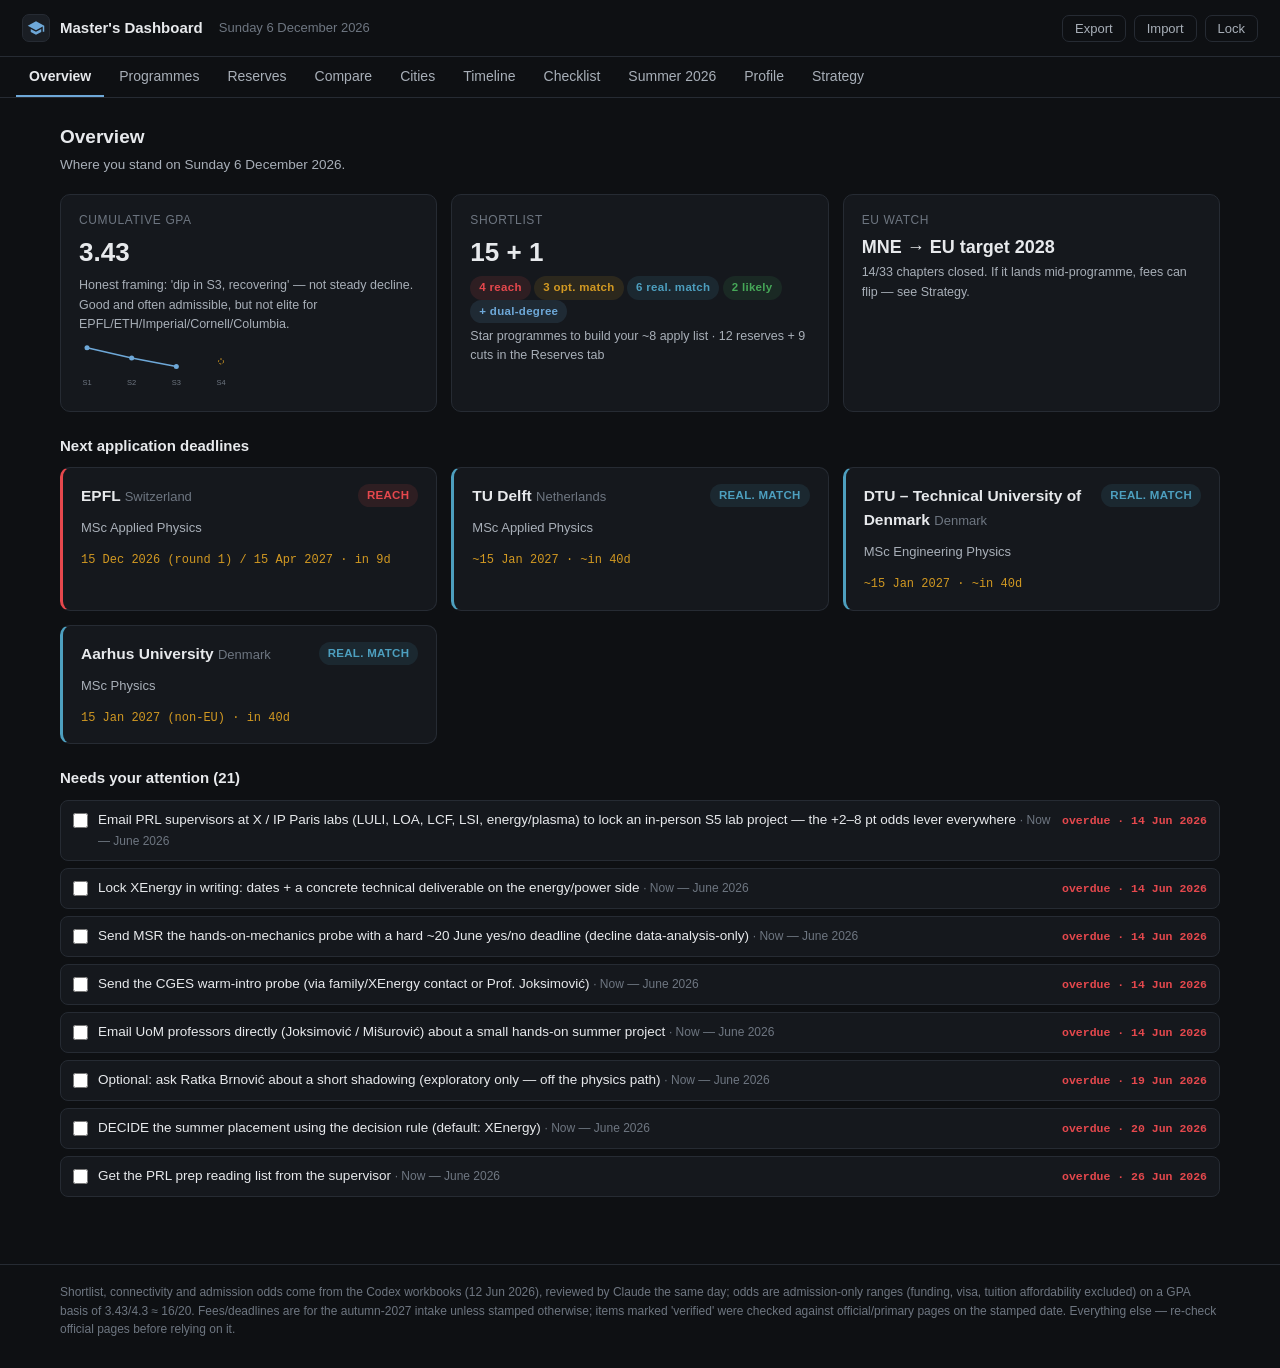
==== index.html @ f4443897 "Confirm A in Classical Electrodynamics; refresh EM-offset wording S4 Classical Electrodynamics is no" ====
<!DOCTYPE html>
<html lang="en">
<head>
  <meta charset="UTF-8">
  <meta name="viewport" content="width=device-width, initial-scale=1.0">
  <meta name="robots" content="noindex, nofollow">
  <!-- Discourage the browser from holding a stale copy of this page. -->
  <meta http-equiv="Cache-Control" content="no-cache, no-store, must-revalidate">
  <meta http-equiv="Pragma" content="no-cache">
  <meta http-equiv="Expires" content="0">
  <title>Master's Dashboard</title>
  <!-- PWA: installable home-screen app (iOS reads the apple-* tags + touch icon) -->
  <link rel="manifest" href="manifest.webmanifest?v=9">
  <link rel="icon" type="image/svg+xml" href="icons/icon.svg?v=9">
  <link rel="icon" type="image/png" sizes="192x192" href="icons/icon-192.png?v=9">
  <link rel="apple-touch-icon" href="icons/apple-touch-icon.png?v=9">
  <meta name="theme-color" content="#0e1013">
  <meta name="mobile-web-app-capable" content="yes">
  <meta name="apple-mobile-web-app-capable" content="yes">
  <meta name="apple-mobile-web-app-status-bar-style" content="black-translucent">
  <meta name="apple-mobile-web-app-title" content="Masters">
  <link rel="stylesheet" href="css/style.css?v=9">
</head>
<body>

  <!-- ======================= LOCK SCREEN ======================= -->
  <!-- Hidden by default; app.js reveals it only when the password lock is on. -->
  <div id="lock" class="lock" hidden>
    <div class="lock-card">
      <div class="lock-mark"><svg class="mark-icon" viewBox="0 0 24 24" fill="currentColor" role="img" aria-label="Graduation cap"><path d="M5 13.18v4L12 21l7-3.82v-4L12 17l-7-3.82zM12 3 1 9l11 6 9-4.91V17h2V9L12 3z"/></svg></div>
      <h1>Master's Dashboard</h1>
      <p class="lock-sub">Private. Enter the password to unlock.</p>
      <form id="lock-form">
        <input type="password" id="lock-pass" placeholder="Password" autocomplete="current-password" autofocus>
        <label class="lock-remember">
          <input type="checkbox" id="lock-remember"> Remember on this device
        </label>
        <button type="submit" id="lock-btn">Unlock</button>
        <p id="lock-error" class="lock-error" hidden>Wrong password — try again.</p>
      </form>
    </div>
  </div>

  <!-- ======================= APP SHELL ======================= -->
  <div id="app" hidden>
    <header class="topbar">
      <div class="topbar-title">
        <span class="topbar-mark"><svg class="mark-icon" viewBox="0 0 24 24" fill="currentColor" role="img" aria-label="Graduation cap"><path d="M5 13.18v4L12 21l7-3.82v-4L12 17l-7-3.82zM12 3 1 9l11 6 9-4.91V17h2V9L12 3z"/></svg></span>
        <span>Master's Dashboard</span>
        <span class="topbar-date" id="topbar-date"></span>
      </div>
      <div class="topbar-actions">
        <button id="btn-export" class="ghost" title="Download your statuses, notes and checkmarks as a backup file">Export</button>
        <button id="btn-import" class="ghost" title="Restore from a backup file">Import</button>
        <input type="file" id="import-file" accept=".json" hidden>
        <button id="btn-lock" class="ghost" title="Lock the dashboard on this device">Lock</button>
      </div>
    </header>

    <nav class="tabs" id="tabs">
      <button data-tab="overview" class="tab active">Overview</button>
      <button data-tab="programs" class="tab">Programmes</button>
      <button data-tab="reserves" class="tab">Reserves</button>
      <button data-tab="compare" class="tab">Compare</button>
      <button data-tab="cities" class="tab">Cities</button>
      <button data-tab="timeline" class="tab">Timeline</button>
      <button data-tab="checklist" class="tab">Checklist</button>
      <button data-tab="summer" class="tab">Summer 2026</button>
      <button data-tab="profile" class="tab">Profile</button>
      <button data-tab="strategy" class="tab">Strategy</button>
    </nav>

    <main id="main"></main>

    <footer class="footer">
      <p id="footer-note"></p>
    </footer>
  </div>

  <script src="js/crypto.js?v=9"></script>
  <script src="js/data.encrypted.js?v=9"></script>
  <script src="js/app.js?v=9"></script>
  <script>
    if ("serviceWorker" in navigator) navigator.serviceWorker.register("sw.js");
  </script>
</body>
</html>
---- css/style.css ----
/* ============================================================
   Master's Dashboard — dark, restrained, semi-professional.
   Tier colours appear only as badges, left borders and dots.
   ============================================================ */

:root {
  --bg: #0e1013;
  --surface: #15181d;
  --surface-2: #1a1e24;
  --border: #262b33;
  --text: #e7e9ec;
  --text-2: #a8afb8;
  --text-3: #6e7681;
  --accent: #6ea8d8;
  --reach: #e5484d;
  --match: #d29922;
  --realistic: #4d9fbf;
  --likely: #46a758;
  --done: #46a758;
  --radius: 10px;
  --font: -apple-system, BlinkMacSystemFont, "Segoe UI", Roboto, "Helvetica Neue", Arial, sans-serif;
  --mono: ui-monospace, SFMono-Regular, Menlo, monospace;
}

* { box-sizing: border-box; margin: 0; padding: 0; }

/* Make the HTML `hidden` attribute reliably hide elements. Class selectors like
   `.lock { display:flex }` otherwise out-rank the browser's default [hidden]
   rule, which would leave a hidden element (e.g. the disabled lock screen)
   still visible. This keeps `hidden` authoritative everywhere. */
[hidden] { display: none !important; }

html { -webkit-text-size-adjust: 100%; }

body {
  background: var(--bg);
  color: var(--text);
  font-family: var(--font);
  font-size: 15px;
  line-height: 1.55;
}

a { color: var(--accent); text-decoration: none; }
a:hover { text-decoration: underline; }

button { font-family: inherit; cursor: pointer; }

/* ---------------- Lock screen ---------------- */
.lock {
  min-height: 100vh;
  display: flex; align-items: center; justify-content: center;
  padding: 24px;
}
.lock-card {
  width: 100%; max-width: 360px;
  background: var(--surface);
  border: 1px solid var(--border);
  border-radius: 14px;
  padding: 36px 32px;
  text-align: center;
}
.lock-mark, .topbar-mark {
  display: inline-flex; align-items: center; justify-content: center;
  width: 44px; height: 44px; border-radius: 10px;
  background: var(--surface-2); border: 1px solid var(--border);
  color: var(--accent); font-weight: 700; font-size: 20px;
}
.topbar-mark { width: 28px; height: 28px; font-size: 14px; border-radius: 7px; }
.lock-mark .mark-icon { width: 26px; height: 26px; }
.topbar-mark .mark-icon { width: 18px; height: 18px; }
.lock-card h1 { font-size: 20px; margin: 14px 0 4px; }
.lock-sub { color: var(--text-2); font-size: 13px; margin-bottom: 22px; }
.lock-card input[type="password"] {
  width: 100%; padding: 10px 12px;
  background: var(--bg); color: var(--text);
  border: 1px solid var(--border); border-radius: 8px;
  font-size: 15px; outline: none;
}
.lock-card input[type="password"]:focus { border-color: var(--accent); }
.lock-remember {
  display: flex; align-items: center; gap: 8px;
  color: var(--text-2); font-size: 13px; margin: 12px 0 16px;
}
.lock-card button[type="submit"] {
  width: 100%; padding: 10px;
  background: var(--accent); color: #0b0d10;
  border: none; border-radius: 8px;
  font-size: 15px; font-weight: 600;
}
.lock-card button[type="submit"]:hover { filter: brightness(1.1); }
.lock-error { color: var(--reach); font-size: 13px; margin-top: 12px; }

/* ---------------- Top bar ---------------- */
.topbar {
  display: flex; align-items: center; justify-content: space-between;
  padding: 14px 22px;
  border-bottom: 1px solid var(--border);
  flex-wrap: wrap; gap: 10px;
}
.topbar-title { display: flex; align-items: center; gap: 10px; font-weight: 600; font-size: 15px; }
.topbar-date { color: var(--text-3); font-weight: 400; font-size: 13px; margin-left: 6px; }
.topbar-actions { display: flex; gap: 8px; }
.ghost {
  background: transparent; color: var(--text-2);
  border: 1px solid var(--border); border-radius: 7px;
  padding: 5px 12px; font-size: 13px;
}
.ghost:hover { color: var(--text); border-color: var(--text-3); }

/* ---------------- Tabs ---------------- */
.tabs {
  display: flex; gap: 2px; padding: 0 16px;
  border-bottom: 1px solid var(--border);
  overflow-x: auto; scrollbar-width: none;
}
.tabs::-webkit-scrollbar { display: none; }
.tab {
  background: none; border: none; color: var(--text-2);
  padding: 11px 13px; font-size: 14px; white-space: nowrap;
  border-bottom: 2px solid transparent;
}
.tab:hover { color: var(--text); }
.tab.active { color: var(--text); border-bottom-color: var(--accent); font-weight: 600; }

/* ---------------- Layout ---------------- */
main { max-width: 1200px; margin: 0 auto; padding: 24px 20px 60px; }
.footer { border-top: 1px solid var(--border); padding: 18px 22px 30px; }
.footer p { color: var(--text-3); font-size: 12px; max-width: 1160px; margin: 0 auto; }

h2.section { font-size: 19px; margin-bottom: 4px; }
p.section-sub { color: var(--text-2); font-size: 13.5px; margin-bottom: 18px; }
h3.sub { font-size: 15px; margin: 22px 0 10px; color: var(--text); }

.grid { display: grid; gap: 14px; }
/* min(100%, Npx) lets columns shrink below their ideal width on narrow phones
   instead of forcing horizontal overflow. */
.grid.cols-2 { grid-template-columns: repeat(auto-fit, minmax(min(100%, 320px), 1fr)); }
.grid.cols-3 { grid-template-columns: repeat(auto-fit, minmax(min(100%, 250px), 1fr)); }
.grid.cols-4 { grid-template-columns: repeat(auto-fit, minmax(min(100%, 180px), 1fr)); }

.card {
  background: var(--surface);
  border: 1px solid var(--border);
  border-radius: var(--radius);
  padding: 16px 18px;
}
.card h4 { font-size: 14.5px; margin-bottom: 6px; }
.card .muted { color: var(--text-2); font-size: 13px; }
.tiny { color: var(--text-3); font-size: 12px; }

/* ---------------- Badges ---------------- */
.badge {
  display: inline-block; padding: 3px 9px;
  border-radius: 20px; font-size: 11.5px; font-weight: 600;
  letter-spacing: 0.3px; line-height: 1.5; white-space: nowrap;
}
/* Long words / URLs must wrap inside their box, never push past it on mobile. */
.card, .prog-block, .uni-detail, .city-row, .summer-rule, .cost-tuition,
.award, table.data td, .stat-note, .muted { overflow-wrap: anywhere; }
.badge.reach  { color: var(--reach);  background: rgba(229,72,77,.12);  }
.badge.match  { color: var(--match);  background: rgba(210,153,34,.12); }
.badge.realistic { color: var(--realistic); background: rgba(77,159,191,.12); }
.badge.likely { color: var(--likely); background: rgba(70,167,88,.12);  }
.badge.dual   { color: var(--accent); background: rgba(110,168,216,.12); }
.badge.neutral{ color: var(--text-2); background: var(--surface-2); }
.badge.eu     { color: #58a6ff; background: rgba(88,166,255,.1); }
.badge.warn   { color: var(--match); background: rgba(210,153,34,.12); }
.badge.ok     { color: var(--likely); background: rgba(70,167,88,.12); }
.badge.bad    { color: var(--reach); background: rgba(229,72,77,.12); }

/* ---------------- Stat cards (overview) ---------------- */
.stat { text-align: left; }
.stat .stat-label { color: var(--text-3); font-size: 12px; text-transform: uppercase; letter-spacing: .6px; }
.stat .stat-value { font-size: 26px; font-weight: 700; margin-top: 2px; }
.stat .stat-note { color: var(--text-2); font-size: 12.5px; margin-top: 4px; }
.stat.urgent .stat-value { color: var(--match); }

.sparkline { margin-top: 6px; }

/* ---------------- Programme cards ---------------- */
.prog-filters {
  display: flex; flex-wrap: wrap; gap: 8px; margin-bottom: 16px; align-items: center;
}
.prog-filters select, .prog-filters input[type="search"] {
  background: var(--surface); color: var(--text);
  border: 1px solid var(--border); border-radius: 7px;
  padding: 6px 10px; font-size: 13px; font-family: inherit;
}
.prog-filters input[type="search"] { min-width: 170px; }
.toggle-btn {
  background: var(--surface); color: var(--text-2);
  border: 1px solid var(--border); border-radius: 7px;
  padding: 6px 12px; font-size: 13px;
}
.toggle-btn.on { color: var(--accent); border-color: var(--accent); }

.prog-card {
  border-left: 3px solid var(--border);
  position: relative;
}
.prog-card.reach  { border-left-color: var(--reach); }
.prog-card.match  { border-left-color: var(--match); }
.prog-card.realistic { border-left-color: var(--realistic); }
.prog-card.likely { border-left-color: var(--likely); }
.prog-card.dual   { border-left-color: var(--accent); }

.rank-no { color: var(--text-3); font-weight: 600; font-size: 13px; }

/* Odds block */
.odds-block .odds-range { font-family: var(--mono); font-size: 22px; font-weight: 700; display: inline-block; margin: 3px 10px 0 0; }
.odds-block .odds-delta { color: var(--text-3); font-size: 12px; }
.prl-toggle.on { color: var(--likely); border-color: var(--likely); }

/* Cut cards (reserves tab) */
.cut-card { opacity: .62; border-style: dashed; }
.cut-card h4 .country { color: var(--text-3); font-weight: 400; font-size: 12.5px; }

.prog-head { display: flex; align-items: flex-start; justify-content: space-between; gap: 8px; }
.prog-head h4 { font-size: 15.5px; }
.prog-head .country { color: var(--text-3); font-weight: 400; font-size: 13px; }
.star-btn {
  background: none; border: none; font-size: 18px; color: var(--text-3);
  line-height: 1; padding: 2px 4px;
}
.star-btn.on { color: var(--match); }
.prog-programmes { color: var(--text-2); font-size: 13px; margin: 4px 0 8px; }
.prog-meta { display: flex; flex-wrap: wrap; gap: 7px; margin: 8px 0; }
.prog-fit { font-size: 13.5px; color: var(--text-2); margin: 8px 0; }
.prog-block { margin: 8px 0; padding: 9px 11px; background: var(--surface-2); border-radius: 8px; font-size: 13px; }
.prog-block .blk-label { font-size: 11px; text-transform: uppercase; letter-spacing: .5px; color: var(--text-3); display: block; margin-bottom: 3px; }
.prog-controls { display: flex; flex-wrap: wrap; gap: 8px; margin-top: 10px; align-items: center; }
.prog-controls select {
  background: var(--surface-2); color: var(--text);
  border: 1px solid var(--border); border-radius: 7px;
  padding: 5px 8px; font-size: 12.5px; font-family: inherit;
}
.prog-notes {
  width: 100%; margin-top: 8px; padding: 8px 10px;
  background: var(--bg); color: var(--text);
  border: 1px solid var(--border); border-radius: 7px;
  font-size: 13px; font-family: inherit; resize: vertical; min-height: 34px;
}
.prog-links { margin-top: 8px; font-size: 13px; display: flex; gap: 12px; flex-wrap: wrap; }
.deadline-chip { font-family: var(--mono); font-size: 12px; color: var(--text-2); }
.deadline-chip.soon { color: var(--match); }
.deadline-chip.past { color: var(--text-3); text-decoration: line-through; }

/* ---------------- Status select colour hints ---------------- */
select.status-submitted { border-color: var(--accent) !important; color: var(--accent) !important; }
select.status-offer { border-color: var(--likely) !important; color: var(--likely) !important; }
select.status-reject { border-color: var(--reach) !important; color: var(--reach) !important; }

/* ---------------- Timeline ---------------- */
.tl { position: relative; margin-left: 8px; padding-left: 26px; }
.tl::before {
  content: ""; position: absolute; left: 7px; top: 0; bottom: 0;
  width: 2px; background: var(--border);
}
.tl-month { margin-bottom: 24px; position: relative; }
.tl-month > h4 {
  font-size: 13px; text-transform: uppercase; letter-spacing: .8px;
  color: var(--text-3); margin-bottom: 10px;
}
.tl-item { position: relative; margin-bottom: 10px; }
.tl-item::before {
  content: ""; position: absolute; left: -23px; top: 7px;
  width: 8px; height: 8px; border-radius: 50%;
  background: var(--text-3);
}
.tl-item.reach::before { background: var(--reach); }
.tl-item.match::before { background: var(--match); }
.tl-item.realistic::before { background: var(--realistic); }
.tl-item.likely::before { background: var(--likely); }
.tl-item.dual::before { background: var(--accent); }
.tl-item .tl-date { font-family: var(--mono); font-size: 12px; color: var(--text-2); margin-right: 8px; }
.tl-today {
  position: relative; margin: 18px 0; padding: 6px 0 6px 0;
  color: var(--accent); font-weight: 600; font-size: 13px;
}
.tl-today::before {
  content: ""; position: absolute; left: -23px; top: 12px;
  width: 8px; height: 8px; border-radius: 50%;
  background: var(--accent); box-shadow: 0 0 0 3px rgba(110,168,216,.2);
}

/* ---------------- Checklist ---------------- */
.phase { margin-bottom: 26px; }
.phase-head { display: flex; align-items: baseline; justify-content: space-between; gap: 10px; margin-bottom: 8px; }
.phase-head h3 { font-size: 15px; }
.progress {
  height: 4px; background: var(--surface-2); border-radius: 4px;
  overflow: hidden; margin-bottom: 12px;
}
.progress > div { height: 100%; background: var(--likely); border-radius: 4px; transition: width .25s; }
.check-item {
  display: flex; align-items: flex-start; gap: 10px;
  padding: 9px 12px; border: 1px solid var(--border);
  border-radius: 8px; margin-bottom: 7px; background: var(--surface);
}
.check-item input[type="checkbox"] { margin-top: 3px; accent-color: var(--likely); width: 15px; height: 15px; }
.check-item.done .check-text { color: var(--text-3); text-decoration: line-through; }
.check-text { flex: 1; font-size: 13.5px; }
.check-due { font-family: var(--mono); font-size: 11.5px; white-space: nowrap; margin-top: 2px; }
.due-overdue { color: var(--reach); font-weight: 600; }
.due-week { color: var(--match); font-weight: 600; }
.due-later { color: var(--text-3); }
.due-done { color: var(--likely); }

/* ---------------- Summer ---------------- */
.countdown {
  font-size: 30px; font-weight: 700; font-family: var(--mono);
}
.summer-rule { background: var(--surface-2); border-radius: 8px; padding: 12px 14px; font-size: 13.5px; color: var(--text-2); margin: 14px 0; }

/* ---------------- Tables ---------------- */
table.data {
  width: 100%; border-collapse: collapse; font-size: 13px;
}
table.data th {
  text-align: left; color: var(--text-3); font-size: 11.5px;
  text-transform: uppercase; letter-spacing: .5px;
  padding: 8px 10px; border-bottom: 1px solid var(--border);
}
table.data td { padding: 8px 10px; border-bottom: 1px solid var(--border); vertical-align: top; }
table.data tr:last-child td { border-bottom: none; }
td.grade-weak { color: var(--reach); font-weight: 700; }
td.grade-pending { color: var(--match); }
.table-wrap { overflow-x: auto; background: var(--surface); border: 1px solid var(--border); border-radius: var(--radius); }

/* ---------------- Lists ---------------- */
ul.clean { list-style: none; }
ul.clean li {
  padding: 8px 0 8px 18px; position: relative;
  font-size: 13.5px; color: var(--text-2);
  border-bottom: 1px solid var(--border);
}
ul.clean li:last-child { border-bottom: none; }
ul.clean li::before {
  content: ""; position: absolute; left: 2px; top: 15px;
  width: 5px; height: 5px; border-radius: 50%; background: var(--accent);
}

/* ---------------- City cards ---------------- */
.city-card h4 { display: flex; justify-content: space-between; align-items: baseline; }
.city-card h4 .country { color: var(--text-3); font-size: 12.5px; font-weight: 400; }
.city-budget { font-family: var(--mono); font-size: 13px; color: var(--match); margin: 6px 0; }
.city-row { font-size: 13px; color: var(--text-2); margin: 5px 0; }
.city-row b { color: var(--text); font-weight: 600; }
.city-verdict { margin-top: 9px; padding: 9px 11px; background: var(--surface-2); border-radius: 8px; font-size: 13px; }
.city-progs { margin-top: 8px; font-size: 12.5px; color: var(--text-3); }

/* ---------------- Misc ---------------- */
.note-banner {
  background: var(--surface-2); border: 1px solid var(--border);
  border-radius: 8px; padding: 10px 14px;
  color: var(--text-2); font-size: 12.5px; margin-bottom: 18px;
}
.kv { display: grid; grid-template-columns: 130px 1fr; gap: 4px 12px; font-size: 13.5px; }
.kv dt { color: var(--text-3); }
.kv dd { color: var(--text); }

/* ---------------- University accordion (Programmes / Reserves) ---------------- */
.uni-list { display: flex; flex-direction: column; gap: 10px; }
.uni {
  background: var(--surface);
  border: 1px solid var(--border);
  border-left: 3px solid var(--border);
  border-radius: var(--radius);
  overflow: hidden;
}
.uni.reach { border-left-color: var(--reach); }
.uni.match { border-left-color: var(--match); }
.uni.realistic { border-left-color: var(--realistic); }
.uni.likely { border-left-color: var(--likely); }
.uni.dual { border-left-color: var(--accent); }

.uni-banner {
  display: flex; align-items: center; gap: 12px;
  padding: 12px 14px; cursor: pointer; list-style: none; user-select: none;
}
.uni-banner::-webkit-details-marker { display: none; }
.uni-banner:hover { background: var(--surface-2); }
.ub-rank { flex: 0 0 auto; min-width: 30px; color: var(--text-3); font-weight: 600; font-size: 13px; }
.ub-name { flex: 1 1 auto; min-width: 0; font-weight: 600; font-size: 14.5px; }
.ub-name .country { color: var(--text-3); font-weight: 400; font-size: 12.5px; }
.ub-prog { display: block; color: var(--text-2); font-weight: 400; font-size: 12.5px; margin-top: 1px;
  white-space: nowrap; overflow: hidden; text-overflow: ellipsis; }
.ub-tags { flex: 0 0 auto; display: flex; align-items: center; gap: 10px; flex-wrap: wrap; justify-content: flex-end; }
.ub-metric { display: inline-flex; align-items: baseline; gap: 3px; white-space: nowrap; }
.ub-metric .metric-num { font-family: var(--mono); font-weight: 700; font-size: 16px; color: var(--text); }
.ub-metric.chance .metric-num { color: var(--accent); }
.ub-metric .mu { font-size: 12px; color: var(--text-2); }
.ub-metric .ml { font-size: 11px; color: var(--text-3); }
.ub-chev { flex: 0 0 auto; color: var(--text-3); transition: transform .2s; }
.uni[open] .ub-chev { transform: rotate(90deg); }

.uni-detail { padding: 6px 16px 16px; position: relative; animation: uni-reveal .22s ease; }
@keyframes uni-reveal { from { opacity: 0; transform: translateY(-4px); } to { opacity: 1; transform: none; } }
.uni-detail .star-btn { position: absolute; top: 8px; right: 12px; z-index: 1; }
.uni-detail .prog-meta { margin-top: 2px; }

/* Score bars */
.scorebars { display: grid; gap: 6px; margin-top: 4px; }
.scorebar { display: grid; grid-template-columns: 96px 1fr 18px; align-items: center; gap: 8px; }
.sb-label { font-size: 12px; color: var(--text-2); }
.sb-track { height: 8px; background: var(--surface); border: 1px solid var(--border); border-radius: 6px; overflow: hidden; }
.sb-track i { display: block; height: 100%; width: 0; background: var(--accent); border-radius: 6px; transition: width .8s cubic-bezier(.2,.7,.2,1); }
.sb-val { font-family: var(--mono); font-size: 12px; color: var(--text-2); text-align: right; }

/* Cost stacked bar */
.cost-bar { display: flex; height: 12px; border-radius: 6px; overflow: hidden; background: var(--surface); border: 1px solid var(--border); margin: 6px 0 4px; }
.cost-bar i { display: block; height: 100%; width: 0; transition: width .8s cubic-bezier(.2,.7,.2,1); }
.cb-tuition { background: var(--match); }
.cb-living { background: var(--realistic); }
.cost-bar-legend { display: flex; gap: 14px; font-size: 11.5px; color: var(--text-3); }
.cost-bar-legend .dot { display: inline-block; width: 8px; height: 8px; border-radius: 2px; margin-right: 4px; }
.cost-bar-legend .dot.tuition { background: var(--match); }
.cost-bar-legend .dot.living { background: var(--realistic); }

.cost-detail .cost-headline { margin: 2px 0 4px; }
.cost-detail .cost-headline .metric-num { font-family: var(--mono); font-size: 22px; font-weight: 700; }
.cost-detail .cost-headline .ml { font-size: 12px; color: var(--text-3); margin-left: 2px; }
.cost-detail .net { display: inline-block; margin-left: 10px; font-size: 12.5px; color: var(--likely); }
.cost-grid { display: grid; grid-template-columns: auto 1fr; gap: 2px 12px; font-size: 12.5px; margin: 6px 0; }
.cost-grid span:nth-child(odd) { color: var(--text-3); }
.cost-grid span:nth-child(even) { font-family: var(--mono); color: var(--text); text-align: right; }
.cost-tuition { font-size: 12.5px; color: var(--text-2); margin-top: 2px; }
.conf { color: var(--text-2); }

/* Toggle row (EU/non-EU · PRL · scholarship) */
.toggle-row { display: flex; flex-wrap: wrap; gap: 8px; margin-bottom: 12px; }

/* Scholarship award sub-list */
.awards { margin-top: 6px; }
.awards > summary { cursor: pointer; color: var(--accent); }
.award { padding: 6px 0; border-top: 1px solid var(--border); margin-top: 6px; }
.award b { font-size: 12.5px; }

/* Compare table */
table.compare td.num { font-family: var(--mono); white-space: nowrap; }
table.compare tbody tr { cursor: pointer; }
table.compare tbody tr:hover { background: var(--surface-2); }
table.compare .metric-num { font-family: var(--mono); color: var(--accent); }
table.compare .country { color: var(--text-3); font-weight: 400; font-size: 12px; }

/* City housing block */
.city-housing { margin-top: 9px; padding: 9px 11px; background: var(--surface-2); border-radius: 8px; }
.city-housing .blk-label { font-size: 11px; text-transform: uppercase; letter-spacing: .5px; color: var(--text-3); display: block; margin-bottom: 3px; }

/* City banner: budget chip on the right (no vertical margin in the banner row) */
.city-uni .ub-tags .city-budget { margin: 0; white-space: nowrap; }

/* Summer 2026 — option cards with a segmented status control */
.summer-opt-head { display: flex; align-items: center; justify-content: space-between; gap: 10px; }
.summer-opt-head h4 { margin: 0; }
.summer-opt-role { font-size: 13px; margin: 6px 0 8px; }
.seg-group { display: flex; flex-wrap: wrap; gap: 6px; margin-top: 12px; }
.seg-btn {
  background: var(--surface-2); color: var(--text-2);
  border: 1px solid var(--border); border-radius: 7px;
  padding: 6px 11px; font-size: 12.5px; font-family: inherit; cursor: pointer;
  transition: color .15s, border-color .15s, background .15s;
}
.seg-btn:hover { color: var(--text); border-color: var(--text-3); }
.seg-btn.on { font-weight: 600; }
.seg-btn.on.ok { color: var(--likely); border-color: var(--likely); background: rgba(70,167,88,.12); }
.seg-btn.on.warn { color: var(--match); border-color: var(--match); background: rgba(210,153,34,.12); }
.seg-btn.on.bad { color: var(--reach); border-color: var(--reach); background: rgba(229,72,77,.12); }
.seg-btn.on.neutral { color: var(--text); border-color: var(--text-3); background: var(--surface); }
@media (prefers-reduced-motion: reduce) { .seg-btn { transition: none; } }

@media (max-width: 640px) {
  main { padding: 18px 14px 50px; }
  .topbar { padding: 12px 14px; }
  .kv { grid-template-columns: 1fr; }
  .kv dt { margin-top: 6px; }
  .countdown { font-size: 24px; }
  /* Accordion banner: rank + name + chevron on line 1, metrics wrap to line 2 */
  .uni-banner { flex-wrap: wrap; gap: 8px 10px; }
  .ub-rank { order: 0; }
  .ub-name { order: 1; }
  .ub-chev { order: 2; }
  .ub-tags { order: 3; flex: 1 1 100%; justify-content: flex-start; }
  .ub-prog { white-space: normal; }
  .scorebar { grid-template-columns: 80px 1fr 18px; }
  table.data, table.compare { font-size: 12px; }
  table.data th, table.data td { padding: 6px 7px; }
}

/* Respect reduced-motion: skip growth/reveal/count-up transitions */
@media (prefers-reduced-motion: reduce) {
  .sb-track i, .cost-bar i, .ub-chev, .progress > div { transition: none !important; }
  .uni-detail { animation: none !important; }
}
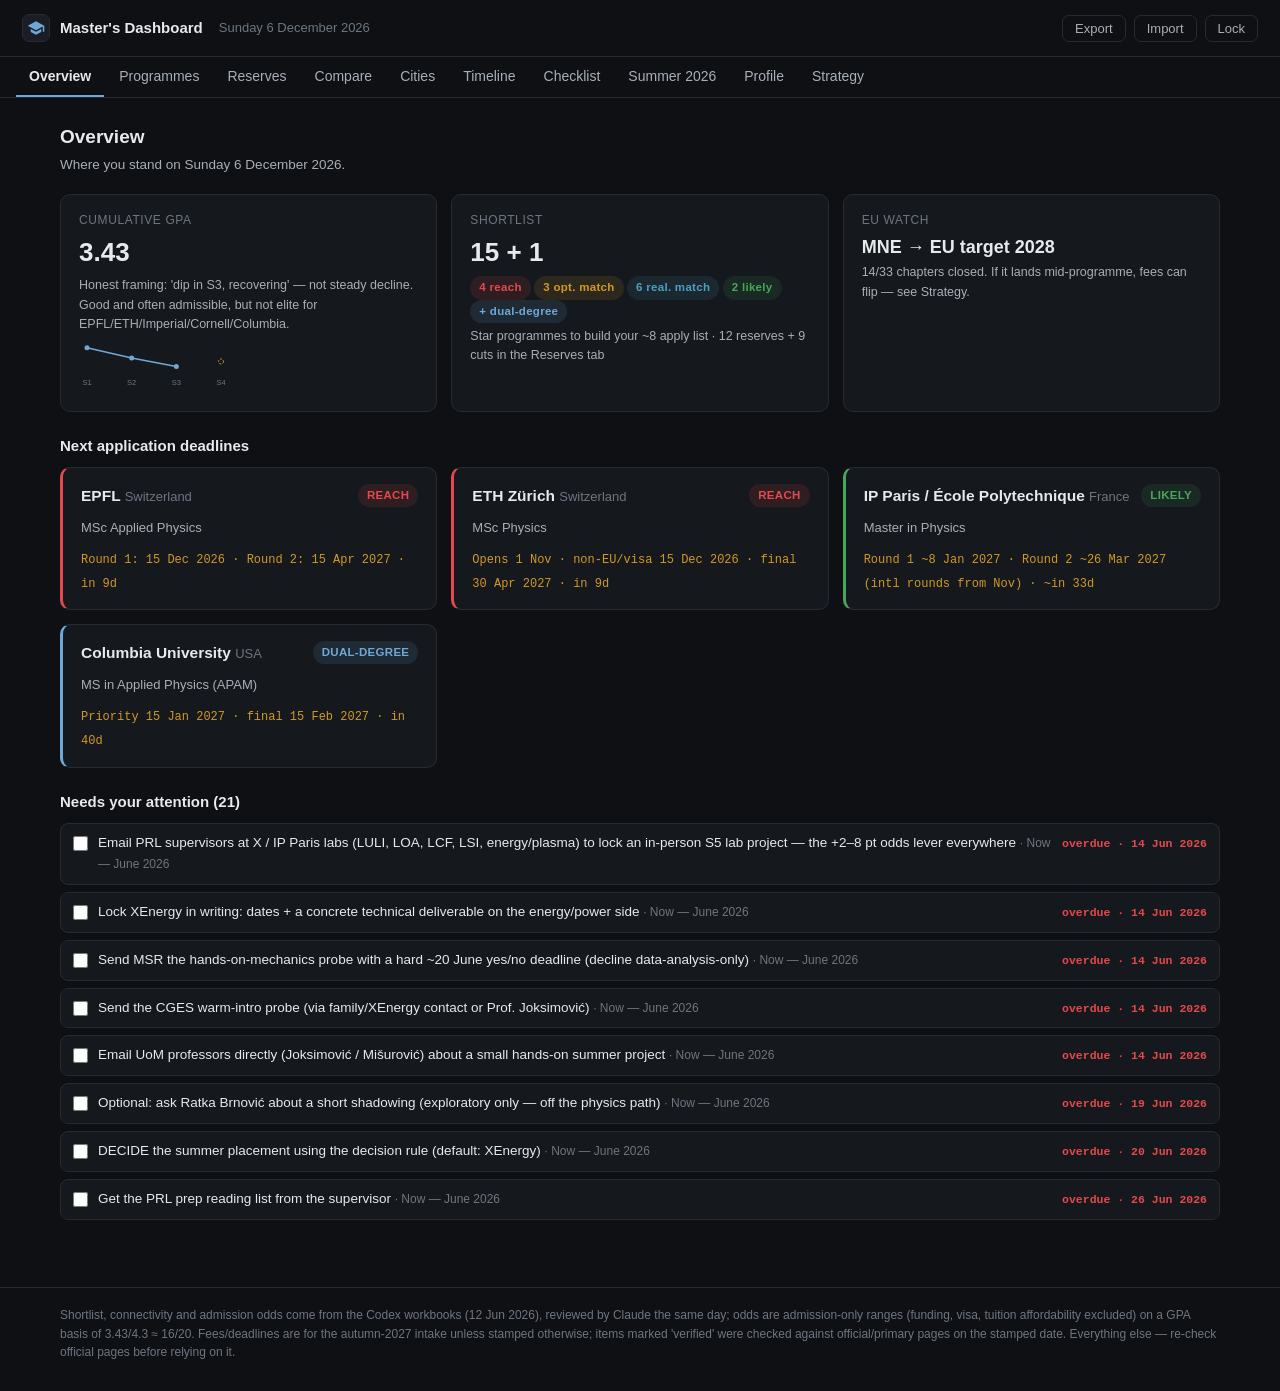
==== commit 17debb0b: "Add researched non-EU/international deadlines + "nearest deadline first" Merge the handover's non-EU" ====
--- a/index.html
+++ b/index.html
@@ -10,16 +10,16 @@
   <meta http-equiv="Expires" content="0">
   <title>Master's Dashboard</title>
   <!-- PWA: installable home-screen app (iOS reads the apple-* tags + touch icon) -->
-  <link rel="manifest" href="manifest.webmanifest?v=9">
-  <link rel="icon" type="image/svg+xml" href="icons/icon.svg?v=9">
-  <link rel="icon" type="image/png" sizes="192x192" href="icons/icon-192.png?v=9">
-  <link rel="apple-touch-icon" href="icons/apple-touch-icon.png?v=9">
+  <link rel="manifest" href="manifest.webmanifest?v=10">
+  <link rel="icon" type="image/svg+xml" href="icons/icon.svg?v=10">
+  <link rel="icon" type="image/png" sizes="192x192" href="icons/icon-192.png?v=10">
+  <link rel="apple-touch-icon" href="icons/apple-touch-icon.png?v=10">
   <meta name="theme-color" content="#0e1013">
   <meta name="mobile-web-app-capable" content="yes">
   <meta name="apple-mobile-web-app-capable" content="yes">
   <meta name="apple-mobile-web-app-status-bar-style" content="black-translucent">
   <meta name="apple-mobile-web-app-title" content="Masters">
-  <link rel="stylesheet" href="css/style.css?v=9">
+  <link rel="stylesheet" href="css/style.css?v=10">
 </head>
 <body>
 
@@ -77,9 +77,9 @@
     </footer>
   </div>
 
-  <script src="js/crypto.js?v=9"></script>
-  <script src="js/data.encrypted.js?v=9"></script>
-  <script src="js/app.js?v=9"></script>
+  <script src="js/crypto.js?v=10"></script>
+  <script src="js/data.encrypted.js?v=10"></script>
+  <script src="js/app.js?v=10"></script>
   <script>
     if ("serviceWorker" in navigator) navigator.serviceWorker.register("sw.js");
   </script>
--- a/css/style.css
+++ b/css/style.css
@@ -245,6 +245,20 @@
 .deadline-chip.soon { color: var(--match); }
 .deadline-chip.past { color: var(--text-3); text-decoration: line-through; }
 
+/* Compact deadline chip on the collapsed banner */
+.ub-dl { display: inline-flex; align-items: baseline; gap: 4px; white-space: nowrap; font-family: var(--mono); }
+.ub-dl-date { font-size: 12.5px; color: var(--text-2); }
+.ub-dl-rel { font-size: 11px; color: var(--text-3); }
+.ub-dl.soon .ub-dl-date, .ub-dl.soon .ub-dl-rel { color: var(--match); }
+.ub-dl.past .ub-dl-date { color: var(--text-3); text-decoration: line-through; }
+
+/* Full deadline block (non-EU / international) in the expanded card */
+.deadline-block { border-left: 2px solid var(--accent); }
+.deadline-block .dl-headline { font-size: 13.5px; color: var(--text); font-weight: 600; margin: 2px 0 6px; }
+.deadline-block .dl-row { font-size: 12.5px; color: var(--text-2); margin: 3px 0; }
+.deadline-block .dl-k { color: var(--text-3); text-transform: uppercase; letter-spacing: .4px; font-size: 10.5px; margin-right: 4px; }
+.deadline-block .dl-foot { margin-top: 7px; }
+
 /* ---------------- Status select colour hints ---------------- */
 select.status-submitted { border-color: var(--accent) !important; color: var(--accent) !important; }
 select.status-offer { border-color: var(--likely) !important; color: var(--likely) !important; }
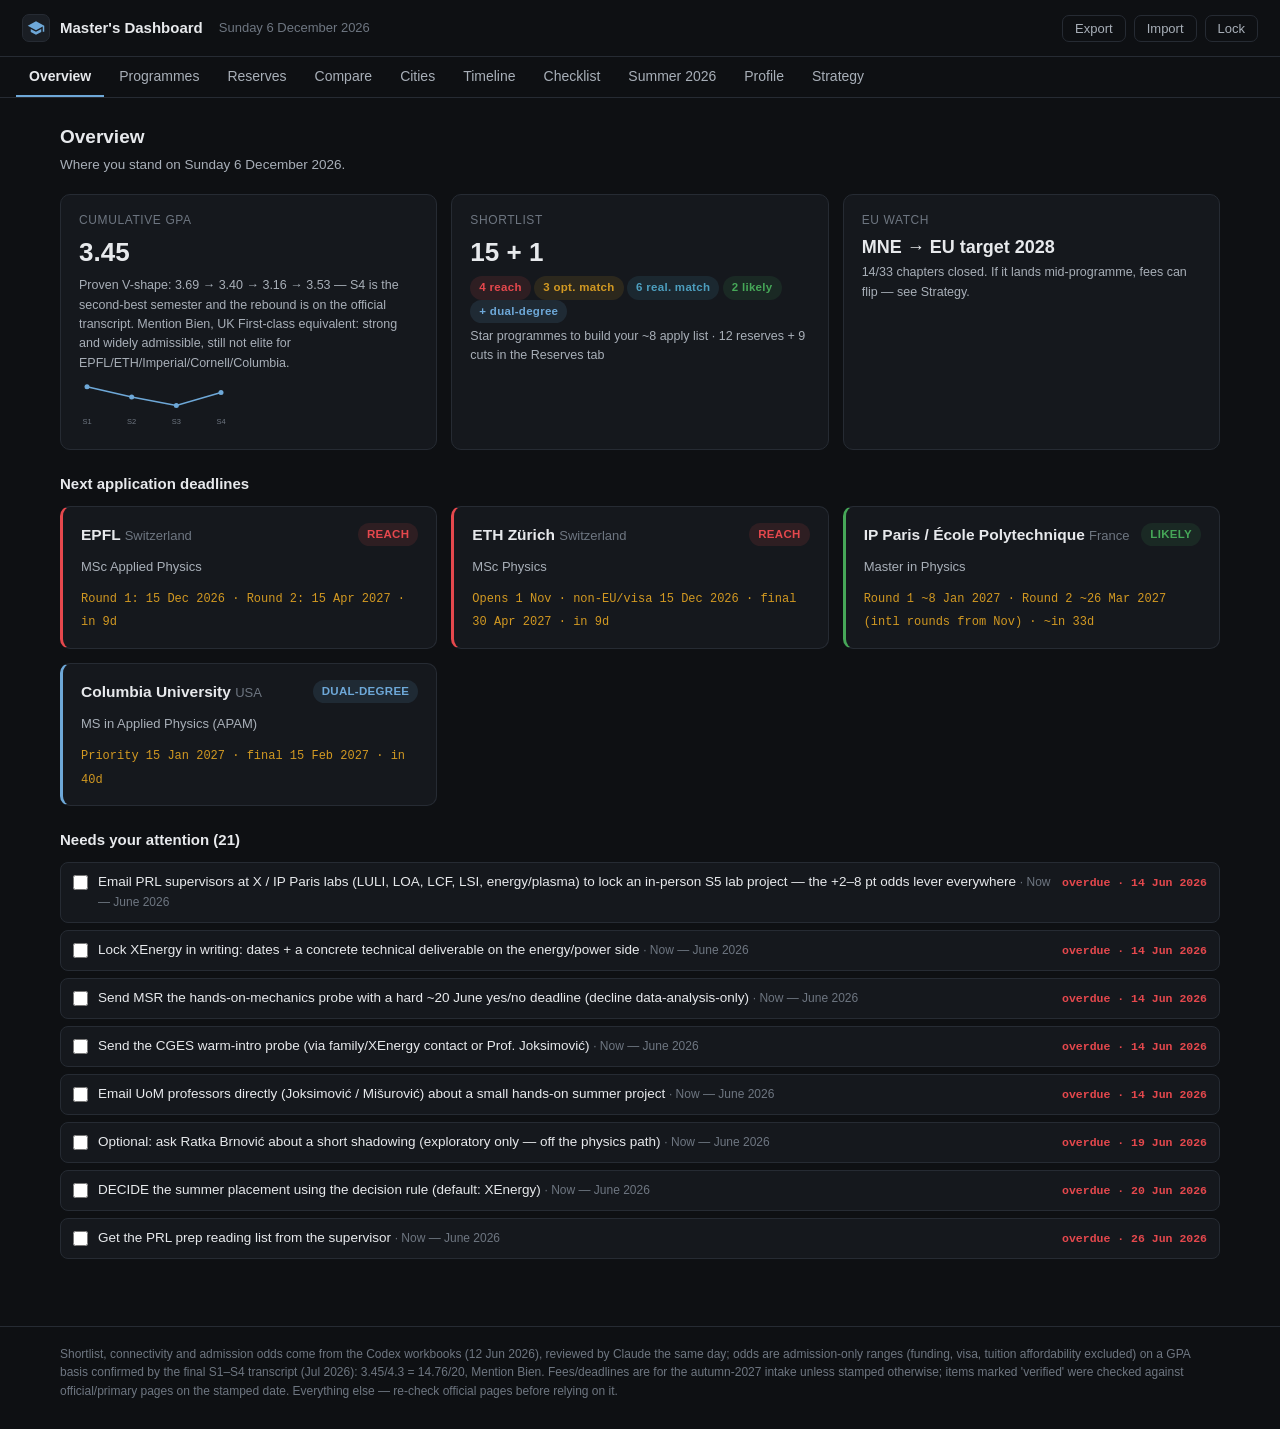
==== commit 4dcc61a0: "Final S1-S4 transcript: GPA 3.45, S4 3.53 rebound, conversions Confirm the full transcript (Jul 2026" ====
--- a/index.html
+++ b/index.html
@@ -10,16 +10,16 @@
   <meta http-equiv="Expires" content="0">
   <title>Master's Dashboard</title>
   <!-- PWA: installable home-screen app (iOS reads the apple-* tags + touch icon) -->
-  <link rel="manifest" href="manifest.webmanifest?v=10">
-  <link rel="icon" type="image/svg+xml" href="icons/icon.svg?v=10">
-  <link rel="icon" type="image/png" sizes="192x192" href="icons/icon-192.png?v=10">
-  <link rel="apple-touch-icon" href="icons/apple-touch-icon.png?v=10">
+  <link rel="manifest" href="manifest.webmanifest?v=11">
+  <link rel="icon" type="image/svg+xml" href="icons/icon.svg?v=11">
+  <link rel="icon" type="image/png" sizes="192x192" href="icons/icon-192.png?v=11">
+  <link rel="apple-touch-icon" href="icons/apple-touch-icon.png?v=11">
   <meta name="theme-color" content="#0e1013">
   <meta name="mobile-web-app-capable" content="yes">
   <meta name="apple-mobile-web-app-capable" content="yes">
   <meta name="apple-mobile-web-app-status-bar-style" content="black-translucent">
   <meta name="apple-mobile-web-app-title" content="Masters">
-  <link rel="stylesheet" href="css/style.css?v=10">
+  <link rel="stylesheet" href="css/style.css?v=11">
 </head>
 <body>
 
@@ -77,9 +77,9 @@
     </footer>
   </div>
 
-  <script src="js/crypto.js?v=10"></script>
-  <script src="js/data.encrypted.js?v=10"></script>
-  <script src="js/app.js?v=10"></script>
+  <script src="js/crypto.js?v=11"></script>
+  <script src="js/data.encrypted.js?v=11"></script>
+  <script src="js/app.js?v=11"></script>
   <script>
     if ("serviceWorker" in navigator) navigator.serviceWorker.register("sw.js");
   </script>
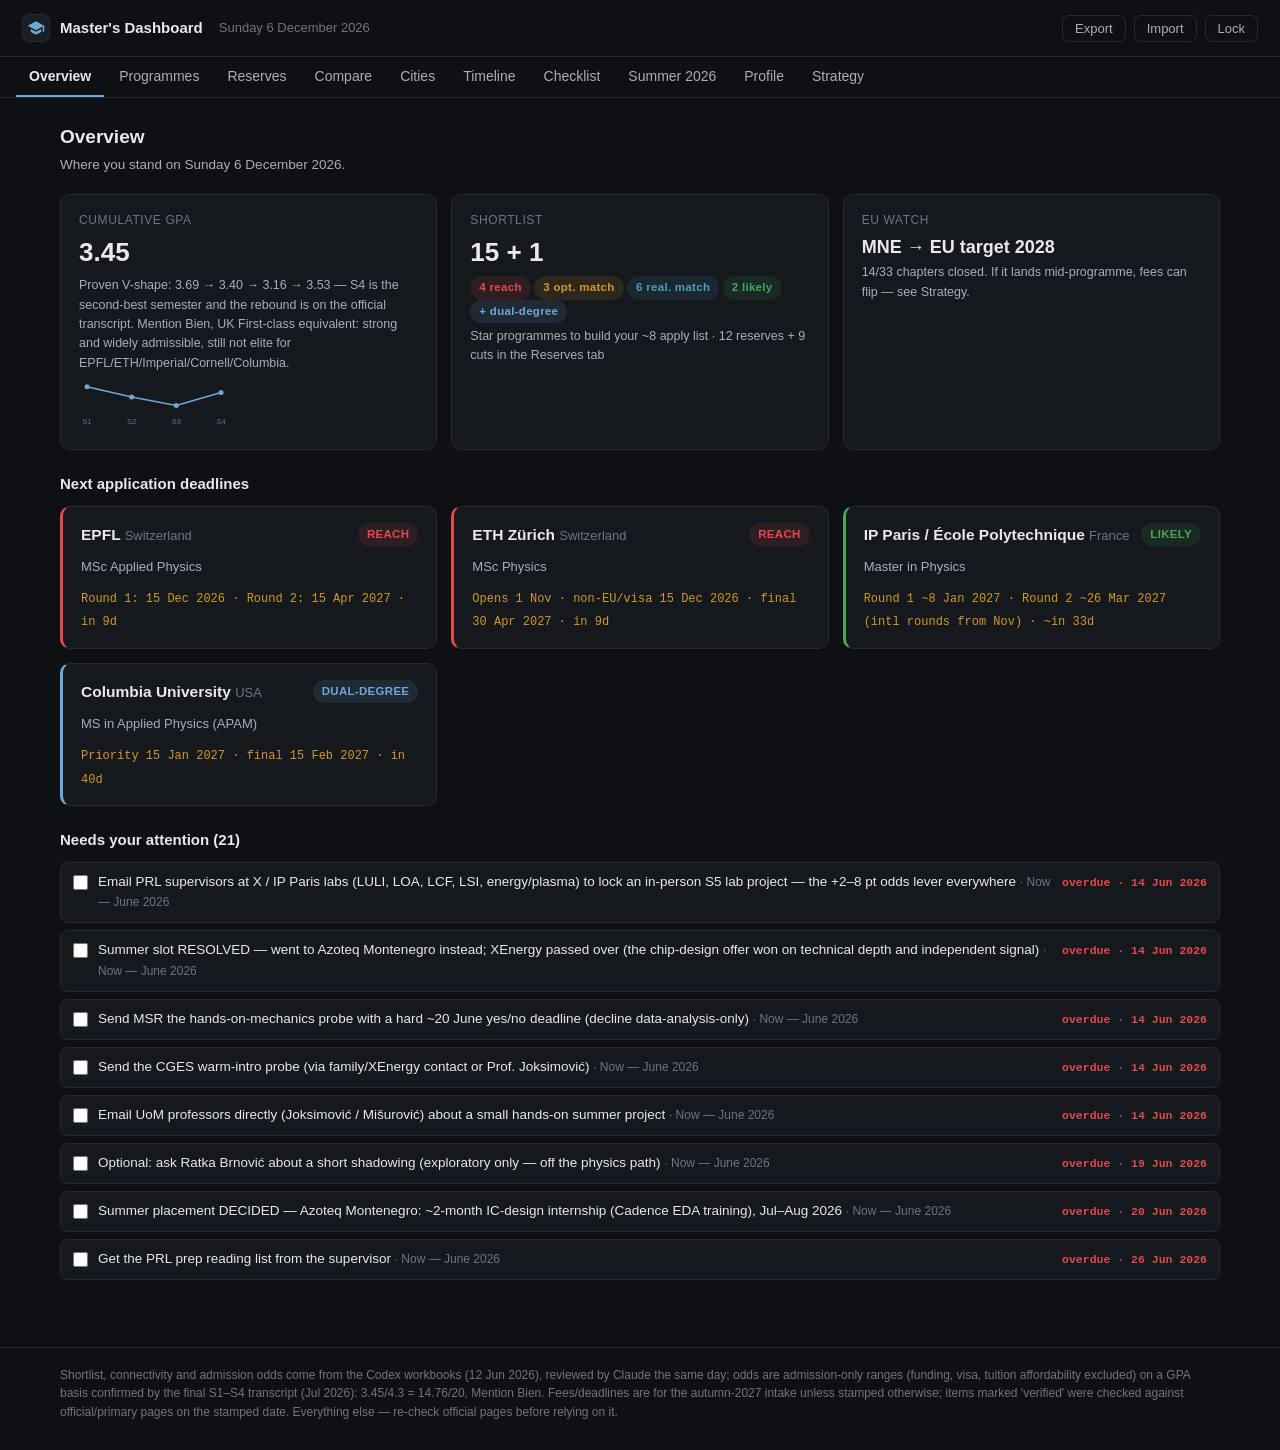
==== commit 84297b43: "Summer resolved: Azoteq chip-design internship takes the slot Record the summer-2026 outcome: a ~2-m" ====
--- a/index.html
+++ b/index.html
@@ -10,16 +10,16 @@
   <meta http-equiv="Expires" content="0">
   <title>Master's Dashboard</title>
   <!-- PWA: installable home-screen app (iOS reads the apple-* tags + touch icon) -->
-  <link rel="manifest" href="manifest.webmanifest?v=11">
-  <link rel="icon" type="image/svg+xml" href="icons/icon.svg?v=11">
-  <link rel="icon" type="image/png" sizes="192x192" href="icons/icon-192.png?v=11">
-  <link rel="apple-touch-icon" href="icons/apple-touch-icon.png?v=11">
+  <link rel="manifest" href="manifest.webmanifest?v=12">
+  <link rel="icon" type="image/svg+xml" href="icons/icon.svg?v=12">
+  <link rel="icon" type="image/png" sizes="192x192" href="icons/icon-192.png?v=12">
+  <link rel="apple-touch-icon" href="icons/apple-touch-icon.png?v=12">
   <meta name="theme-color" content="#0e1013">
   <meta name="mobile-web-app-capable" content="yes">
   <meta name="apple-mobile-web-app-capable" content="yes">
   <meta name="apple-mobile-web-app-status-bar-style" content="black-translucent">
   <meta name="apple-mobile-web-app-title" content="Masters">
-  <link rel="stylesheet" href="css/style.css?v=11">
+  <link rel="stylesheet" href="css/style.css?v=12">
 </head>
 <body>
 
@@ -77,9 +77,9 @@
     </footer>
   </div>
 
-  <script src="js/crypto.js?v=11"></script>
-  <script src="js/data.encrypted.js?v=11"></script>
-  <script src="js/app.js?v=11"></script>
+  <script src="js/crypto.js?v=12"></script>
+  <script src="js/data.encrypted.js?v=12"></script>
+  <script src="js/app.js?v=12"></script>
   <script>
     if ("serviceWorker" in navigator) navigator.serviceWorker.register("sw.js");
   </script>
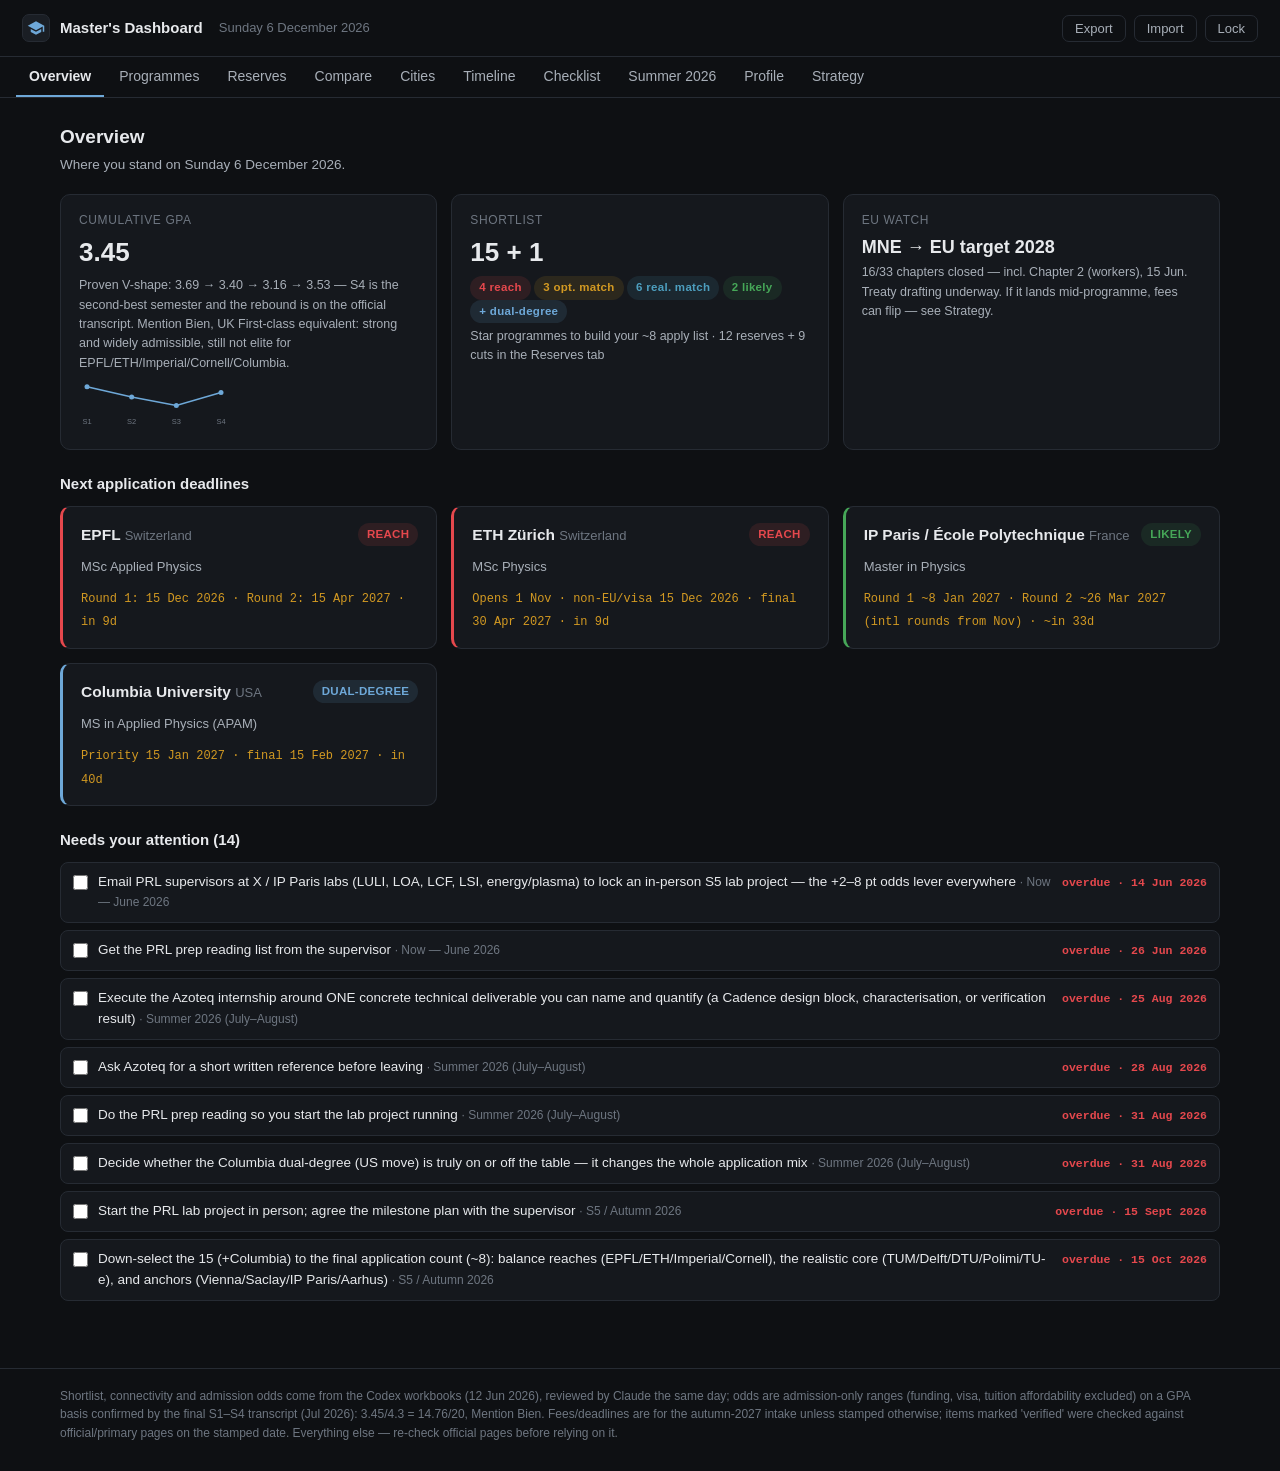
==== commit 0796e30c: "EU-watch refresh, Croatia precedent table, trackers, TCF, visual fixes EU watch: 16/33 chapters prov" ====
--- a/index.html
+++ b/index.html
@@ -10,16 +10,16 @@
   <meta http-equiv="Expires" content="0">
   <title>Master's Dashboard</title>
   <!-- PWA: installable home-screen app (iOS reads the apple-* tags + touch icon) -->
-  <link rel="manifest" href="manifest.webmanifest?v=12">
-  <link rel="icon" type="image/svg+xml" href="icons/icon.svg?v=12">
-  <link rel="icon" type="image/png" sizes="192x192" href="icons/icon-192.png?v=12">
-  <link rel="apple-touch-icon" href="icons/apple-touch-icon.png?v=12">
+  <link rel="manifest" href="manifest.webmanifest?v=13">
+  <link rel="icon" type="image/svg+xml" href="icons/icon.svg?v=13">
+  <link rel="icon" type="image/png" sizes="192x192" href="icons/icon-192.png?v=13">
+  <link rel="apple-touch-icon" href="icons/apple-touch-icon.png?v=13">
   <meta name="theme-color" content="#0e1013">
   <meta name="mobile-web-app-capable" content="yes">
   <meta name="apple-mobile-web-app-capable" content="yes">
   <meta name="apple-mobile-web-app-status-bar-style" content="black-translucent">
   <meta name="apple-mobile-web-app-title" content="Masters">
-  <link rel="stylesheet" href="css/style.css?v=12">
+  <link rel="stylesheet" href="css/style.css?v=13">
 </head>
 <body>
 
@@ -77,9 +77,9 @@
     </footer>
   </div>
 
-  <script src="js/crypto.js?v=12"></script>
-  <script src="js/data.encrypted.js?v=12"></script>
-  <script src="js/app.js?v=12"></script>
+  <script src="js/crypto.js?v=13"></script>
+  <script src="js/data.encrypted.js?v=13"></script>
+  <script src="js/app.js?v=13"></script>
   <script>
     if ("serviceWorker" in navigator) navigator.serviceWorker.register("sw.js");
   </script>
--- a/css/style.css
+++ b/css/style.css
@@ -483,6 +483,12 @@
 .seg-btn.on.neutral { color: var(--text); border-color: var(--text-3); background: var(--surface); }
 @media (prefers-reduced-motion: reduce) { .seg-btn { transition: none; } }
 
+/* Per-school application-documents checklist */
+.doc-grid { display: grid; grid-template-columns: repeat(auto-fill, minmax(150px, 1fr)); gap: 5px 12px; margin-top: 4px; }
+.doc-item { display: flex; align-items: center; gap: 7px; font-size: 12.5px; color: var(--text-2); cursor: pointer; }
+.doc-item input { accent-color: var(--likely); width: 14px; height: 14px; flex: 0 0 auto; }
+.doc-item.done { color: var(--text-3); text-decoration: line-through; }
+
 @media (max-width: 640px) {
   main { padding: 18px 14px 50px; }
   .topbar { padding: 12px 14px; }
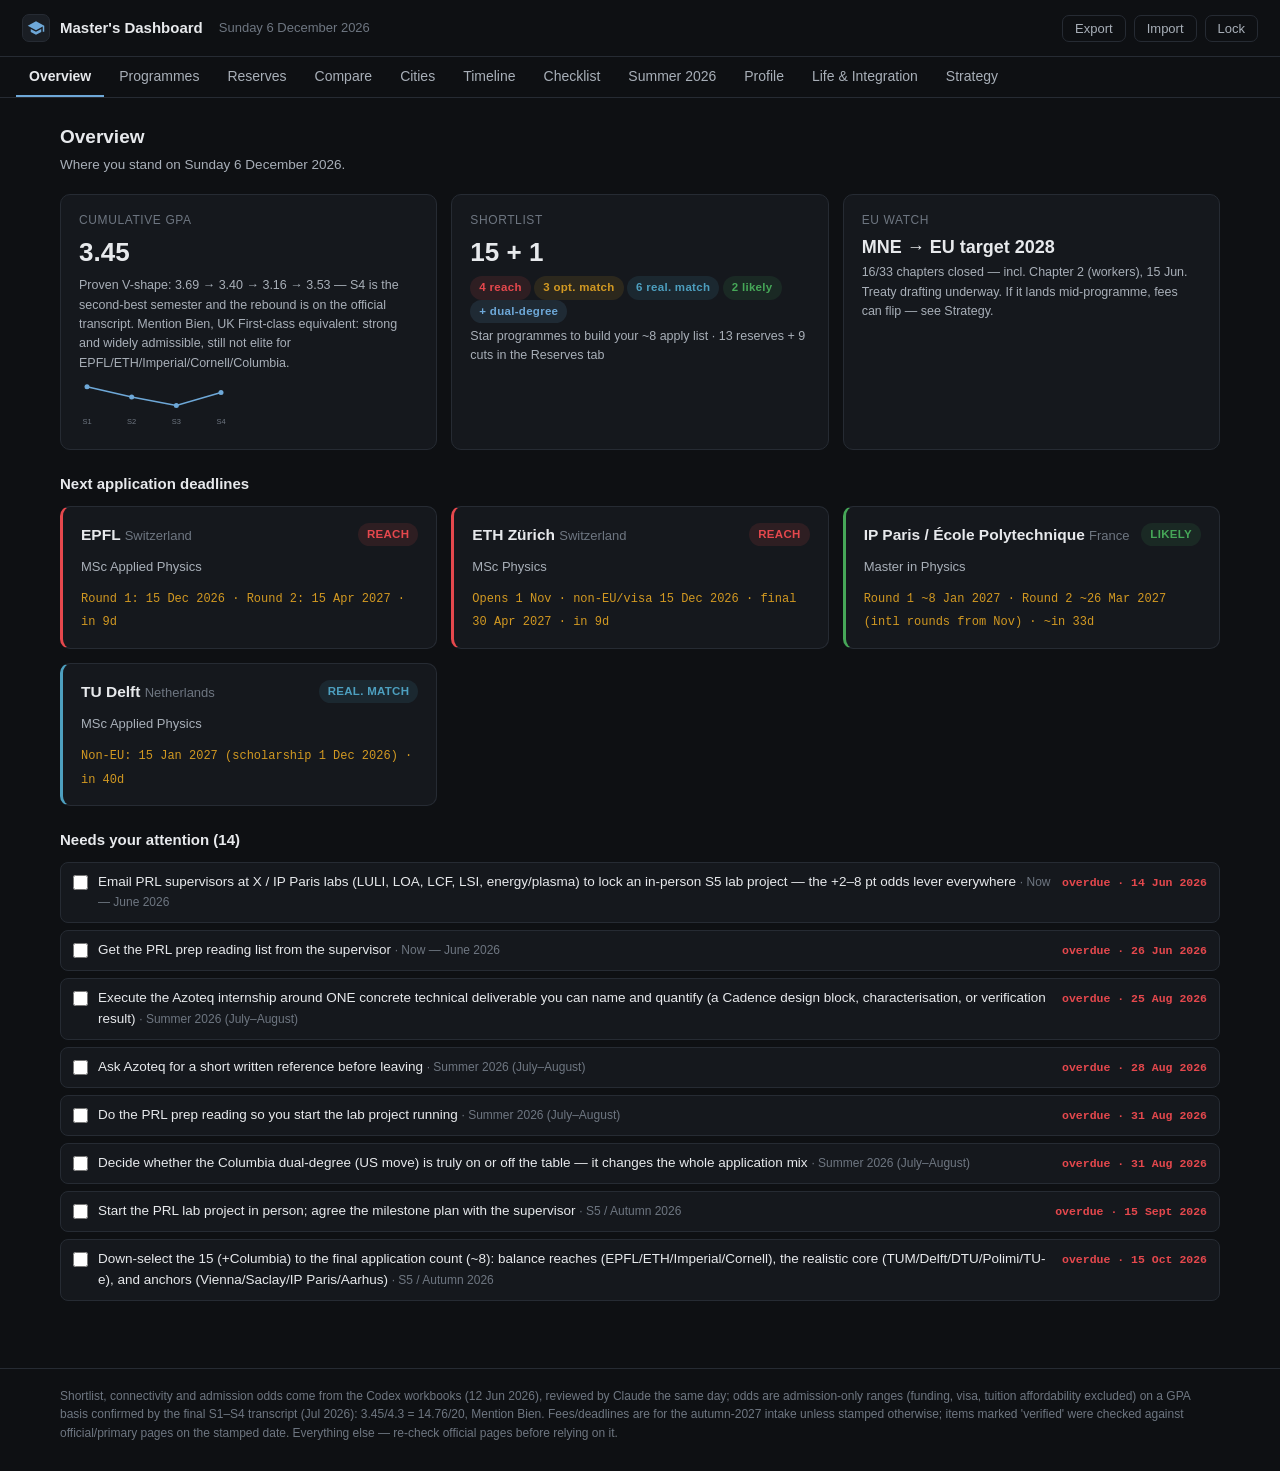
==== commit 234cd24e: "Apply 26 Jul relocation brief: corrections, verdicts, Life & Integration tab Verified against source" ====
--- a/index.html
+++ b/index.html
@@ -10,16 +10,16 @@
   <meta http-equiv="Expires" content="0">
   <title>Master's Dashboard</title>
   <!-- PWA: installable home-screen app (iOS reads the apple-* tags + touch icon) -->
-  <link rel="manifest" href="manifest.webmanifest?v=13">
-  <link rel="icon" type="image/svg+xml" href="icons/icon.svg?v=13">
-  <link rel="icon" type="image/png" sizes="192x192" href="icons/icon-192.png?v=13">
-  <link rel="apple-touch-icon" href="icons/apple-touch-icon.png?v=13">
+  <link rel="manifest" href="manifest.webmanifest?v=14">
+  <link rel="icon" type="image/svg+xml" href="icons/icon.svg?v=14">
+  <link rel="icon" type="image/png" sizes="192x192" href="icons/icon-192.png?v=14">
+  <link rel="apple-touch-icon" href="icons/apple-touch-icon.png?v=14">
   <meta name="theme-color" content="#0e1013">
   <meta name="mobile-web-app-capable" content="yes">
   <meta name="apple-mobile-web-app-capable" content="yes">
   <meta name="apple-mobile-web-app-status-bar-style" content="black-translucent">
   <meta name="apple-mobile-web-app-title" content="Masters">
-  <link rel="stylesheet" href="css/style.css?v=13">
+  <link rel="stylesheet" href="css/style.css?v=14">
 </head>
 <body>
 
@@ -67,6 +67,7 @@
       <button data-tab="checklist" class="tab">Checklist</button>
       <button data-tab="summer" class="tab">Summer 2026</button>
       <button data-tab="profile" class="tab">Profile</button>
+      <button data-tab="life" class="tab">Life &amp; Integration</button>
       <button data-tab="strategy" class="tab">Strategy</button>
     </nav>
 
@@ -77,9 +78,9 @@
     </footer>
   </div>
 
-  <script src="js/crypto.js?v=13"></script>
-  <script src="js/data.encrypted.js?v=13"></script>
-  <script src="js/app.js?v=13"></script>
+  <script src="js/crypto.js?v=14"></script>
+  <script src="js/data.encrypted.js?v=14"></script>
+  <script src="js/app.js?v=14"></script>
   <script>
     if ("serviceWorker" in navigator) navigator.serviceWorker.register("sw.js");
   </script>
--- a/css/style.css
+++ b/css/style.css
@@ -483,6 +483,12 @@
 .seg-btn.on.neutral { color: var(--text); border-color: var(--text-3); background: var(--surface); }
 @media (prefers-reduced-motion: reduce) { .seg-btn { transition: none; } }
 
+/* Brief verdict block (advisory) */
+.brief-verdict { border-left: 2px solid var(--text-3); }
+.brief-verdict.ok { border-left-color: var(--likely); }
+.brief-verdict.warn { border-left-color: var(--match); }
+.brief-verdict.bad { border-left-color: var(--reach); }
+
 /* Per-school application-documents checklist */
 .doc-grid { display: grid; grid-template-columns: repeat(auto-fill, minmax(150px, 1fr)); gap: 5px 12px; margin-top: 4px; }
 .doc-item { display: flex; align-items: center; gap: 7px; font-size: 12.5px; color: var(--text-2); cursor: pointer; }
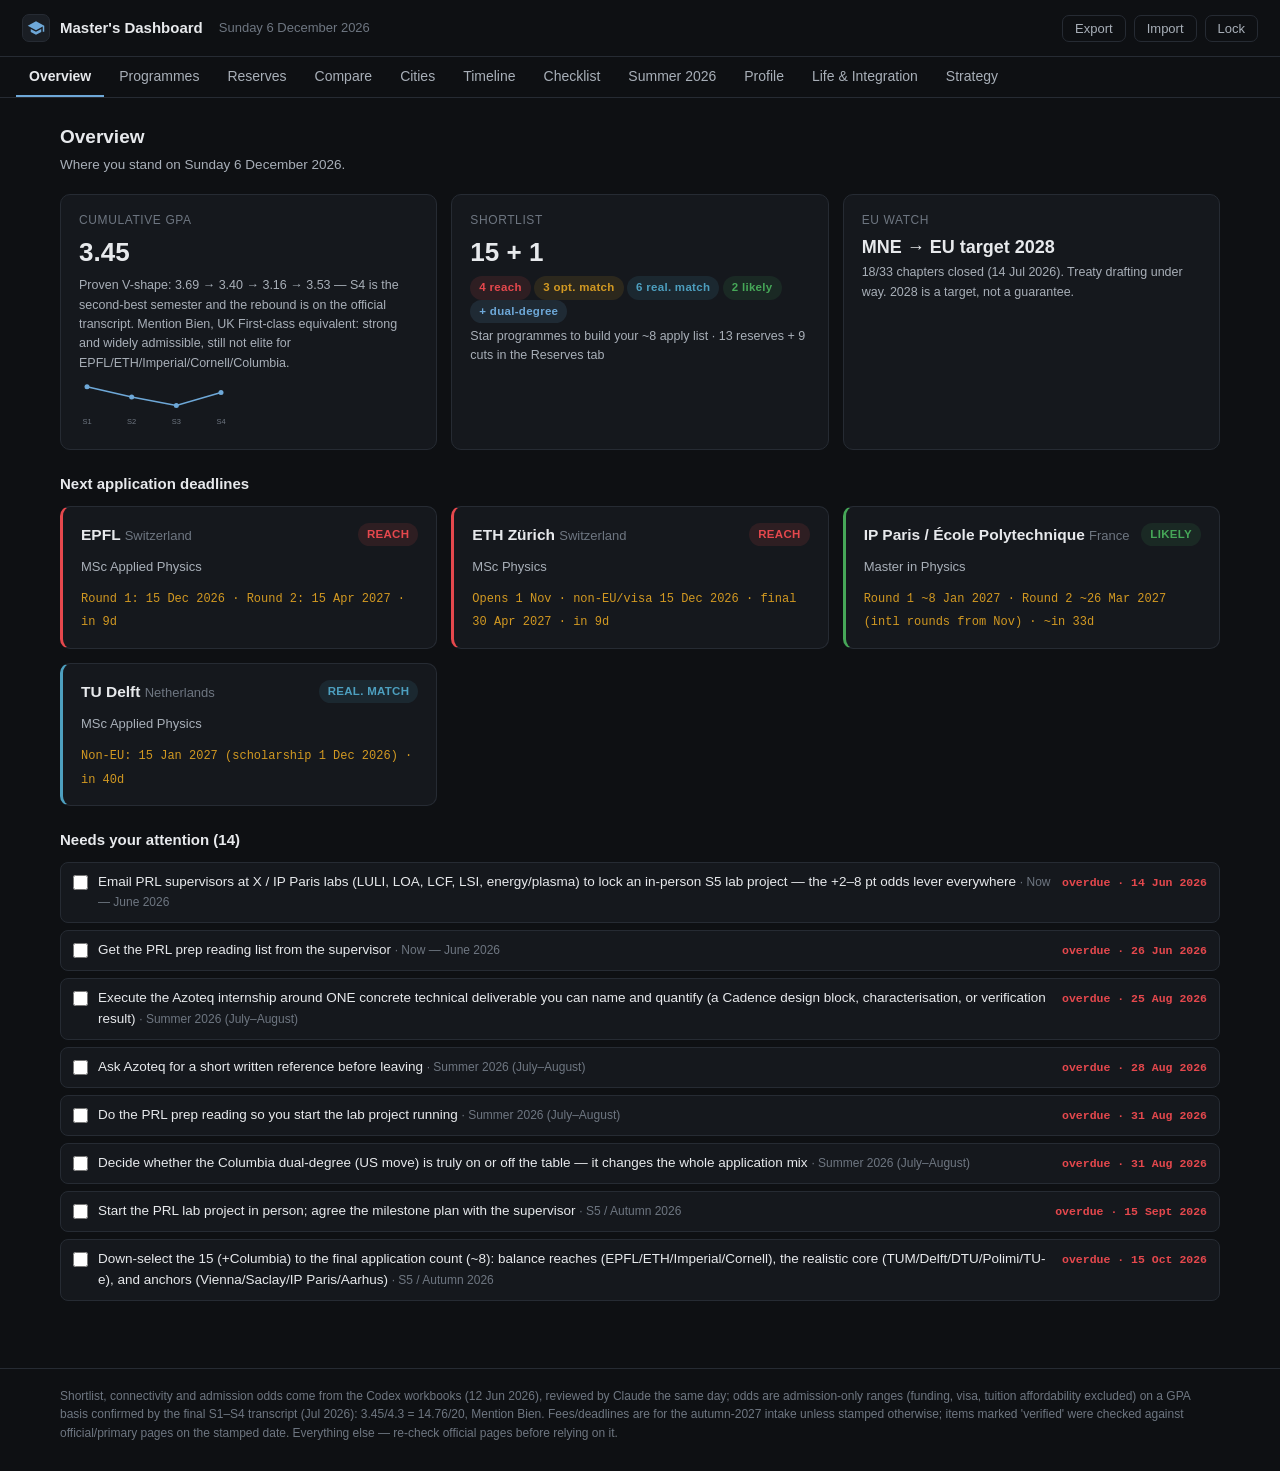
==== commit c93ef9c9: "Apply external fact-check: correct fees, durations and derived totals An independent audit of the co" ====
--- a/index.html
+++ b/index.html
@@ -10,16 +10,16 @@
   <meta http-equiv="Expires" content="0">
   <title>Master's Dashboard</title>
   <!-- PWA: installable home-screen app (iOS reads the apple-* tags + touch icon) -->
-  <link rel="manifest" href="manifest.webmanifest?v=14">
-  <link rel="icon" type="image/svg+xml" href="icons/icon.svg?v=14">
-  <link rel="icon" type="image/png" sizes="192x192" href="icons/icon-192.png?v=14">
-  <link rel="apple-touch-icon" href="icons/apple-touch-icon.png?v=14">
+  <link rel="manifest" href="manifest.webmanifest?v=16">
+  <link rel="icon" type="image/svg+xml" href="icons/icon.svg?v=16">
+  <link rel="icon" type="image/png" sizes="192x192" href="icons/icon-192.png?v=16">
+  <link rel="apple-touch-icon" href="icons/apple-touch-icon.png?v=16">
   <meta name="theme-color" content="#0e1013">
   <meta name="mobile-web-app-capable" content="yes">
   <meta name="apple-mobile-web-app-capable" content="yes">
   <meta name="apple-mobile-web-app-status-bar-style" content="black-translucent">
   <meta name="apple-mobile-web-app-title" content="Masters">
-  <link rel="stylesheet" href="css/style.css?v=14">
+  <link rel="stylesheet" href="css/style.css?v=16">
 </head>
 <body>
 
@@ -78,9 +78,9 @@
     </footer>
   </div>
 
-  <script src="js/crypto.js?v=14"></script>
-  <script src="js/data.encrypted.js?v=14"></script>
-  <script src="js/app.js?v=14"></script>
+  <script src="js/crypto.js?v=16"></script>
+  <script src="js/data.encrypted.js?v=16"></script>
+  <script src="js/app.js?v=16"></script>
   <script>
     if ("serviceWorker" in navigator) navigator.serviceWorker.register("sw.js");
   </script>
